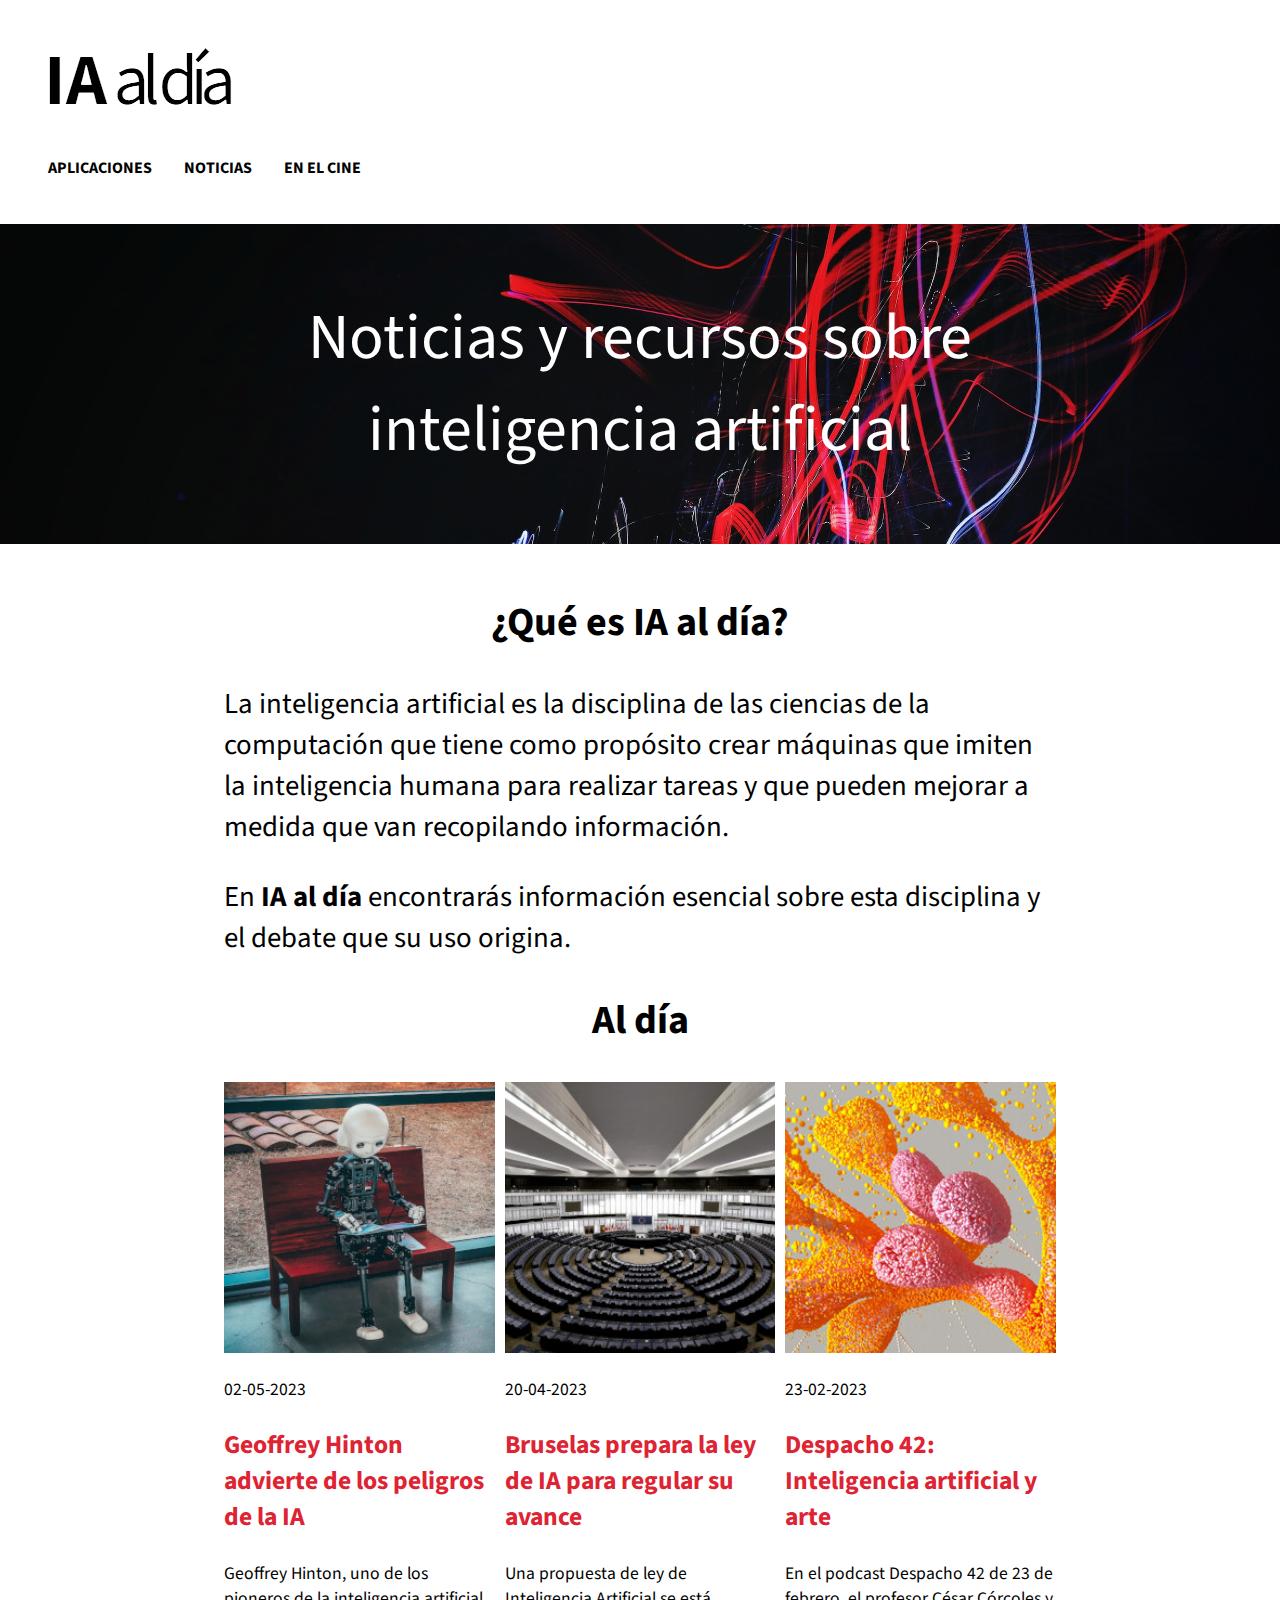
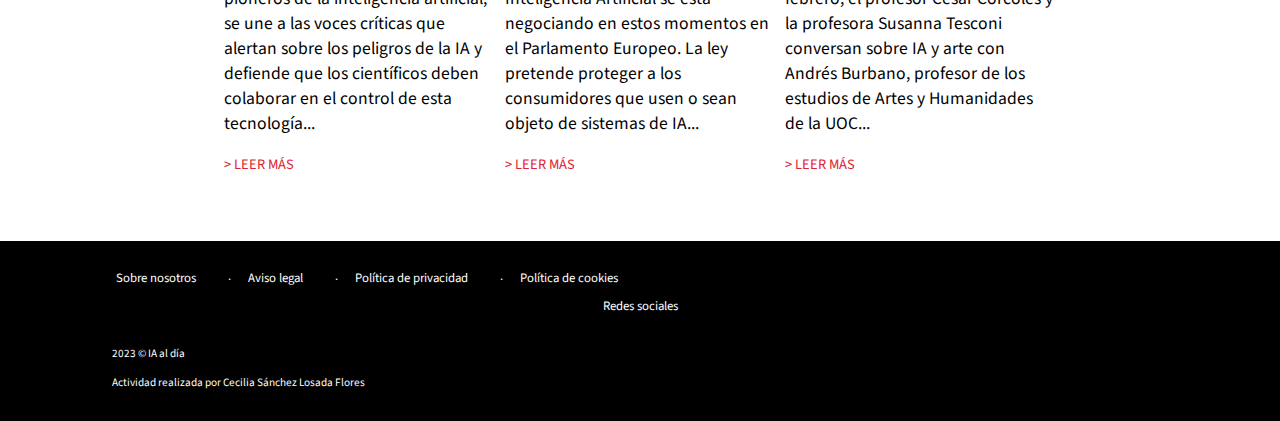
==== index.html @ 9f068027 "[Repo]: sync local changes" ====
<!DOCTYPE html>
<html lang="es">

<head>
  <meta charset="UTF-8">
  <meta name="viewport" content="width=device-width, initial-scale=1.0">
  <!--Style sheet-->
  <link rel="stylesheet" href="./css/style.css">
  <title>Inicio</title>
</head>
<header>
</header>

<!-- Menu Navigation Bar -->
<nav class="menu">
  <div>
    <a href="index.html"><img src="./img/logotipo-figma-sin-fondo.png" alt="logo-ai" id="logo"></a>
  </div>
  <div class="list-container">
    <ul class="unordered-list">
      <li><a href="./aplicaciones.html" class="active">Aplicaciones</a></li>
      <li><a href="#">Noticias</a></li>
      <li><a href="./en-el-cine.html">En el cine</a></li>
    </ul>
  </div>
</nav>
<main>
  <section id="banner">
    <h1 id="bannerText">Noticias y recursos sobre inteligencia artificial</h1>
  </section>
  <div class="container">
    <section>
      <h2>¿Qué es IA al día?</h2>
      <p class="presentation-text">
        La inteligencia artificial es la disciplina de las ciencias de la computación 
        que tiene como propósito crear máquinas que imiten la inteligencia 
        humana para realizar tareas y que pueden mejorar a medida que van 
        recopilando información.
      </p>
      <p class="presentation-text">      
        En <strong>IA al día</strong> encontrarás información esencial sobre esta disciplina y el 
        debate que su uso origina.
      </p>
    </section>
     <!-- AI News Section -->
    <section>
      <h2>Al día</h2>
      <div class="wrapper">
        <div class="news-columns">
          <img src="./img/n-geoffrey-hinton-thumbnail.jpg" alt="Robot con cuerpo de humano sentado en una silla" class="news-img">
          <p>02-05-2023</p>
          <h3 class="news-title">Geoffrey Hinton advierte de los peligros de la IA</h3>
          <p>
            Geoffrey Hinton, uno de los pioneros de la inteligencia artificial, se une a 
            las voces críticas que alertan sobre los peligros de la IA y defiende que 
            los científicos deben colaborar en el control de esta tecnología... 
          </p>
          <a href="" class="news-btn"> > Leer más</a>
        </div>
        <div class="news-columns">
          <img src="./img/n-ue-ia-thumbnail.jpg" alt="Parlamento Europeo" class="news-img">
          <p>20-04-2023</p>
          <h3 class="news-title">Bruselas prepara la ley de IA para regular su avance</h3>
          <p>
            Una propuesta de ley de Inteligencia Artificial se está negociando en 
            estos momentos en el Parlamento Europeo. La ley pretende proteger a 
            los consumidores que usen o sean objeto de sistemas de IA... 
          </p>
          <a href="#" class="news-btn"> > Leer más</a>
        </div>
        <div class="news-columns">
          <img src="./img/n-despacho42-250x250.jpg" alt="Coral de colores vivos" class="news-img">
          <p>23-02-2023</p>
          <h3 class="news-title">Despacho 42: Inteligencia artificial y arte </h3>
          <p>
            En el podcast Despacho 42 de 23 de febrero, el profesor César 
            Córcoles y la profesora Susanna Tesconi conversan sobre IA y arte con 
            Andrés Burbano, profesor de los estudios de Artes y Humanidades de la 
            UOC... 
          </p>
          <a href="despacho-42.html" class="news-btn"> > Leer más</a>
        </div>
      </div>
    </section>
  </div>
</main>
 <!-- Footer Section -->
 <footer>
  <div class="footer-container">
    <div>
      <ul class="footer-list">
        <li><a href="#">Sobre nosotros</a></li>
        <li class="bullets"><a href="#">Aviso legal</a></li>
        <li class="bullets"><a href="#">Política de privacidad</a></li>
        <li class="bullets"><a href="#">Política de cookies</a></li>
      </ul>
    </div>
    <div>Redes sociales</div>
    <div class="student-name">
      <p>2023 © IA al día</p>
      <p>Actividad realizada por Cecilia Sánchez Losada Flores</p>
    </div>
  </div>
</footer>

<body>

</body>

</html>
---- css/style.css ----
@import url('https://fonts.googleapis.com/css2?family=Source+Sans+3:ital,wght@0,400;0,700;1,400;1,700&display=swap');

/* apply your custom font to anything you like */
html {
  font-family: 'Source Sans 3', sans-serif;
}

* {
  /* To use the alternative box model for all of your elements */
  box-sizing: border-box;
}

body {
  min-height: 100vh;
  /* max-width: 95vw; */
  display: grid;
  grid-gap: 1em;
  margin: 0; /* This solves footer margin issue */
  grid: 'header' auto 'nav' auto 'main' 1fr 'footer' auto / 1fr;
}

@media (min-width: 1240px) {
  .container {
    width: 65vw;
    margin-left: auto;
    margin-right: auto;
    margin-bottom: 70px;
    margin-top: 50px;
    margin-bottom: 50px;
  }
}

@media (max-width: 767px){
  .container {
    width: 100vw;
    padding: 24px 14px;
    margin: 24px 0;
  }
}

@media (min-width: 768px) and (max-width: 1239px){
  .container {
    width: 100vw;
    padding: 24px 62px;
    margin: 24px 0;
  }
}

header {
  grid-area: header;
}

nav {
  grid-area: nav;
}

main {
  grid-area: main;
}

footer {
  grid-area: footer;
}


/* Main structure */

/* Navigaction Bar */

.menu {
  /* max-height: 445px; */
  min-height: 192px;
}

@media (max-width: 1239px) {
  .menu {
    justify-self: center;
  }
}
.unordered-list {
  padding: 0px;
  text-transform: uppercase;
  list-style-type: none;
}

@media (min-width: 1240px) {
  .unordered-list {
    display: flex;
  }
}

@media (max-width: 1239px) {
  .unordered-list{
    text-align: center;
  }
}

.list-container {
  margin: 0 2rem;
}

.unordered-list > li {
  margin: 0 1rem;
  list-style: none;
}

.unordered-list > li > a {
  color: black;
  text-decoration: none;
  font-weight: bold;
}

.unordered-list > li > a:active{
  color: rgb(222,35,51);
}

.unordered-list > li > a.on { 
  color: rgb(222,35,51)
}

.unordered-list > li > a:hover {
  color: rgba(0,0,0,0.5);
}

/* Main content */

h2 {
  font-size: 2.5em;
  text-align: center;
}

#banner {
  display: flex;
  justify-content: center;
  height: 20rem;
  background-image: url('../img/bg-hero-home.jpg');
  background-size: cover;
}

#bannerText {
  color: white;
  text-align: center;
  align-self: center;
  font-weight: normal;
}

@media (min-width: 1240px) {
  #bannerText {
    font-size: 4em;
    margin: 10rem;
  }
}

@media (max-width: 767px) {
  #banner {
    background-image: url('../img/bg-hero-home-m.jpg');
    background-size: cover;
  }; 

  #bannerText {
    font-size: 1.5em;
    margin: 4rem;
  }
}

@media (min-width: 768px) and (max-width: 1239px) {
  #bannerText {
    font-size: 2.8em;
    margin: 6rem;
  }
}

.presentation-text {
  font-size: 1.8em;
}

@media (min-width: 768px) and (max-width: 1239px) {
  .presentation-text {
    font-size: 1.3em;
  }
}

@media (max-width: 767px) {
  .presentation-text {
    font-size: 1.1em;
  }
}

.wrapper {
  display: grid;
  grid-template-columns: repeat(3, 1fr);
  grid-gap: 10px;
  grid-auto-rows: minmax(100px, auto);
}

.news-columns {
  grid-column: 0.8;
}


@media (max-width: 767px) {
  .wrapper {
    grid-template-columns: repeat(1, 1fr);
    margin: 0 24px;
  }
}

.news-img {
  width: 100%;
}

.news-title {
  color: rgb(222,35,51);
  font-size: 1.6em;
}

.news-title:hover, .news-btn:hover {
  color: rgb(0, 0, 0);
}

.news-btn {
  text-transform: uppercase;
  color: rgb(222,35,51);
  font-size: 0.9em;
  text-decoration: none;
}

p {
  font-size: 1.1em;
}


/* APPS PAGE */

.apps-wrapper {
  display: grid;
  grid-template-columns: repeat(3, 1fr);
  grid-gap: 32px;
  grid-auto-rows: minmax(100px, auto);
}

@media (max-width: 767px) {
  .apps-wrapper {
    grid-template-columns: repeat(1, 1fr);
  }
}

@media (min-width: 768px) and (max-width: 1024px) {
  .apps-wrapper {
    grid-template-columns: repeat(2, 1fr);
  }
}

.apps-columns {
  background-color: rgb(244, 246, 247);
  padding: 24px;
}


/* Footer */

footer {
  background-color: #000;
  color: white;
  font-size: 0.8em;
  text-align: center;
}

.footer-list{
  list-style-type: none;
  padding: 0;
}

@media (min-width: 1240px) {

  .footer-container {
    margin: 28px 5rem;
  }
  
  .footer-list {
    margin: 0;
    padding: 0;
    display: flex;
  }

  .footer-list > li {
    margin: 0 1rem;
    color: #fff;
    position: relative;
    padding-left: 20px;
    margin-bottom: 10px
  }

  .footer-list > li.bullets:before {
    position: absolute;
    top: 0;
    left: 0;
    font-family: FontAwesome;
    content: "\2e";
    color: #fff;
  }

  .student-name {
    text-align: left;
  }
}

.footer-list > li > a {
  color: white;
  text-decoration: none;
}

.footer-list > li > a:hover {
  color: rgb(222,35,51);
  text-decoration: none;
}

.student-name {
  color: #fff;
  margin: 30px 2rem;
  font-size: 0.8em;
}
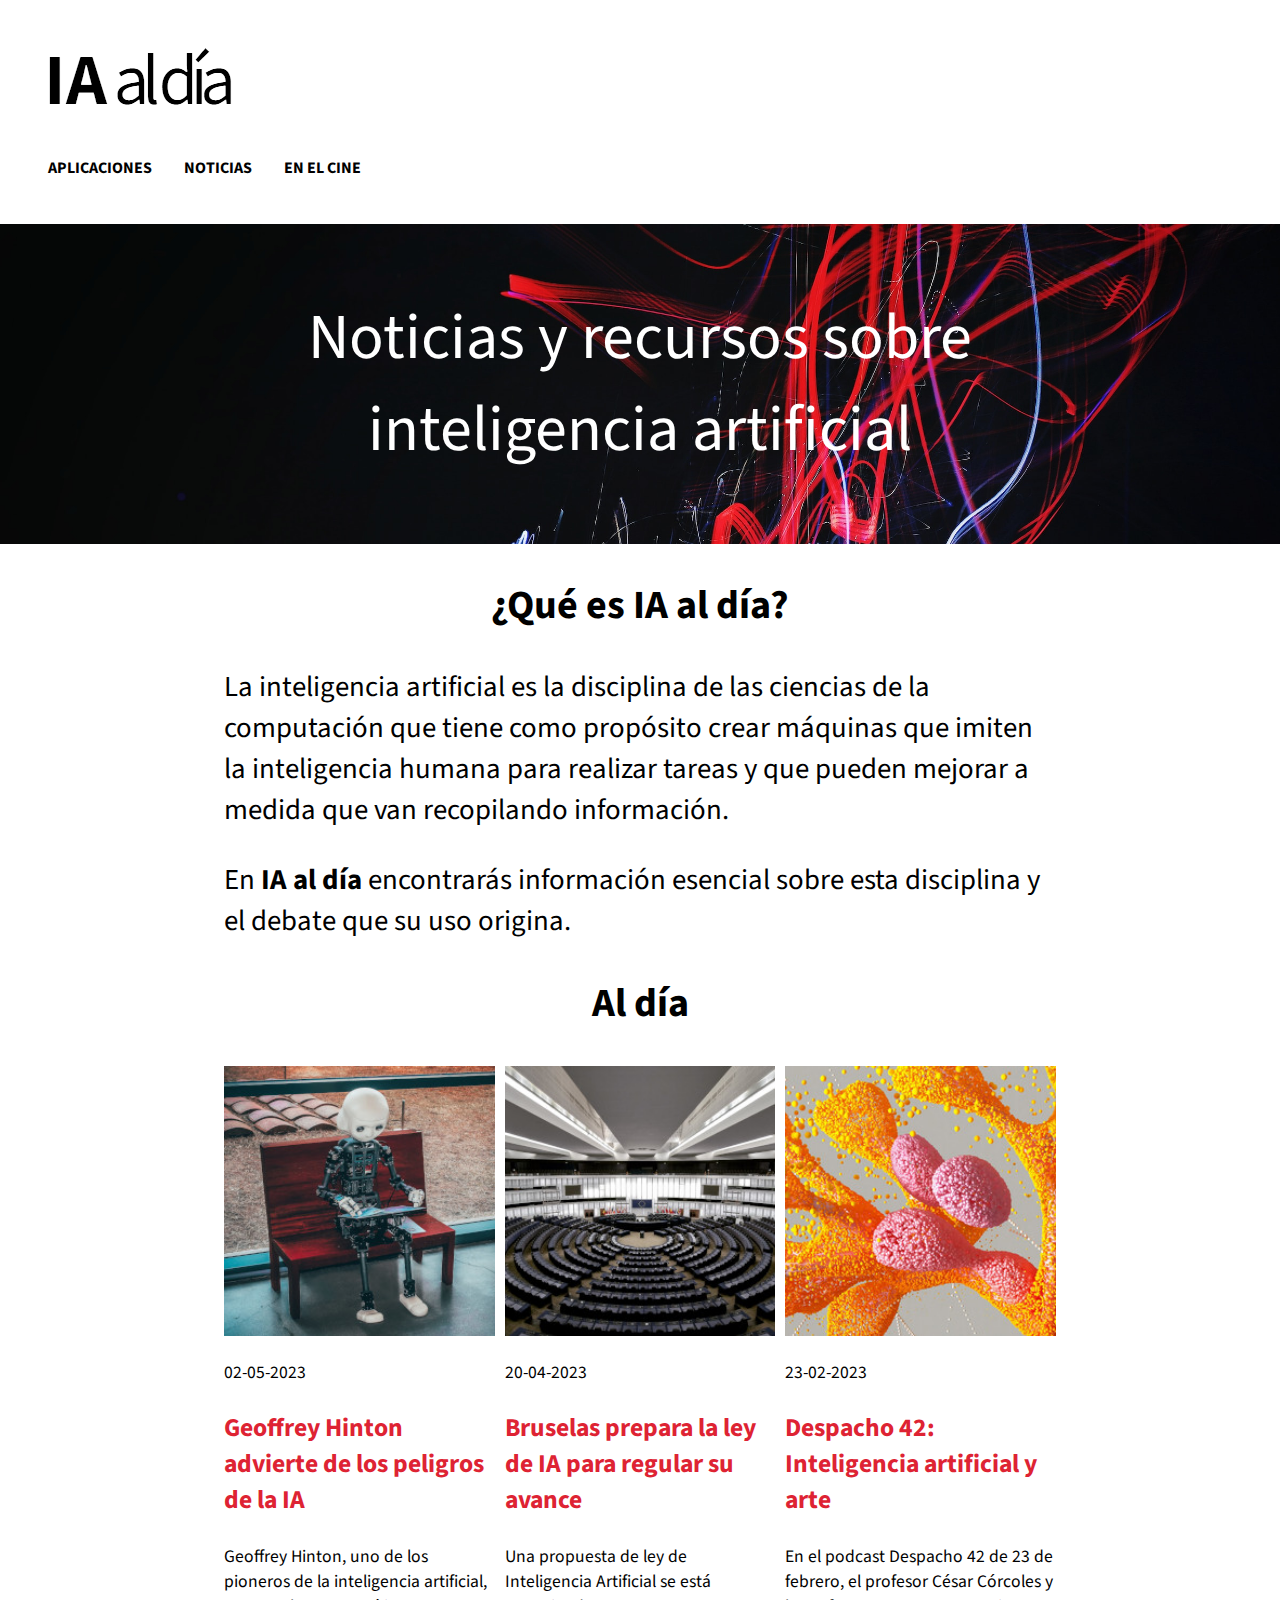
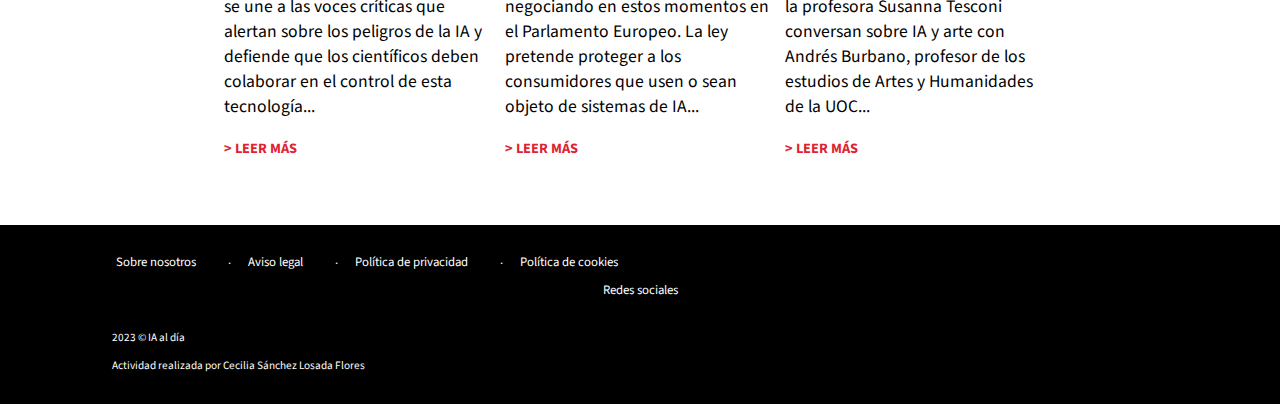
==== commit f1a3b4b6: "[Fix]: body tag!" ====
--- a/index.html
+++ b/index.html
@@ -8,103 +8,99 @@
   <link rel="stylesheet" href="./css/style.css">
   <title>Inicio</title>
 </head>
-<header>
-</header>
-
-<!-- Menu Navigation Bar -->
-<nav class="menu">
-  <div>
-    <a href="index.html"><img src="./img/logotipo-figma-sin-fondo.png" alt="logo-ai" id="logo"></a>
-  </div>
-  <div class="list-container">
-    <ul class="unordered-list">
-      <li><a href="./aplicaciones.html" class="active">Aplicaciones</a></li>
-      <li><a href="#">Noticias</a></li>
-      <li><a href="./en-el-cine.html">En el cine</a></li>
-    </ul>
-  </div>
-</nav>
-<main>
-  <section id="banner">
-    <h1 id="bannerText">Noticias y recursos sobre inteligencia artificial</h1>
-  </section>
-  <div class="container">
-    <section>
-      <h2>¿Qué es IA al día?</h2>
-      <p class="presentation-text">
-        La inteligencia artificial es la disciplina de las ciencias de la computación 
-        que tiene como propósito crear máquinas que imiten la inteligencia 
-        humana para realizar tareas y que pueden mejorar a medida que van 
-        recopilando información.
-      </p>
-      <p class="presentation-text">      
-        En <strong>IA al día</strong> encontrarás información esencial sobre esta disciplina y el 
-        debate que su uso origina.
-      </p>
+<body>
+  <header>
+  </header>
+  <!-- Menu Navigation Bar -->
+  <nav class="menu">
+    <div>
+      <a href="index.html"><img src="./img/logotipo-figma-sin-fondo.png" alt="logo-ai" id="logo"></a>
+    </div>
+    <div class="list-container">
+      <ul class="unordered-list">
+        <li><a href="./aplicaciones.html" class="active">Aplicaciones</a></li>
+        <li><a href="#">Noticias</a></li>
+        <li><a href="./en-el-cine.html">En el cine</a></li>
+      </ul>
+    </div>
+  </nav>
+  <main>
+    <section id="banner">
+      <h1 id="bannerText">Noticias y recursos sobre inteligencia artificial</h1>
     </section>
-     <!-- AI News Section -->
-    <section>
-      <h2>Al día</h2>
-      <div class="wrapper">
-        <div class="news-columns">
-          <img src="./img/n-geoffrey-hinton-thumbnail.jpg" alt="Robot con cuerpo de humano sentado en una silla" class="news-img">
-          <p>02-05-2023</p>
-          <h3 class="news-title">Geoffrey Hinton advierte de los peligros de la IA</h3>
-          <p>
-            Geoffrey Hinton, uno de los pioneros de la inteligencia artificial, se une a 
-            las voces críticas que alertan sobre los peligros de la IA y defiende que 
-            los científicos deben colaborar en el control de esta tecnología... 
-          </p>
-          <a href="" class="news-btn"> > Leer más</a>
+    <div class="container">
+      <section>
+        <h2>¿Qué es IA al día?</h2>
+        <p class="presentation-text">
+          La inteligencia artificial es la disciplina de las ciencias de la computación 
+          que tiene como propósito crear máquinas que imiten la inteligencia 
+          humana para realizar tareas y que pueden mejorar a medida que van 
+          recopilando información.
+        </p>
+        <p class="presentation-text">      
+          En <strong>IA al día</strong> encontrarás información esencial sobre esta disciplina y el 
+          debate que su uso origina.
+        </p>
+      </section>
+       <!-- AI News Section -->
+      <section>
+        <h2>Al día</h2>
+        <div class="wrapper">
+          <div class="news-columns">
+            <img src="./img/n-geoffrey-hinton-thumbnail.jpg" alt="Robot con cuerpo de humano sentado en una silla" class="news-img">
+            <p>02-05-2023</p>
+            <h3 class="news-title">Geoffrey Hinton advierte de los peligros de la IA</h3>
+            <p>
+              Geoffrey Hinton, uno de los pioneros de la inteligencia artificial, se une a 
+              las voces críticas que alertan sobre los peligros de la IA y defiende que 
+              los científicos deben colaborar en el control de esta tecnología... 
+            </p>
+            <a href="" class="news-btn"> > Leer más</a>
+          </div>
+          <div class="news-columns">
+            <img src="./img/n-ue-ia-thumbnail.jpg" alt="Parlamento Europeo" class="news-img">
+            <p>20-04-2023</p>
+            <h3 class="news-title">Bruselas prepara la ley de IA para regular su avance</h3>
+            <p>
+              Una propuesta de ley de Inteligencia Artificial se está negociando en 
+              estos momentos en el Parlamento Europeo. La ley pretende proteger a 
+              los consumidores que usen o sean objeto de sistemas de IA... 
+            </p>
+            <a href="#" class="news-btn"> > Leer más</a>
+          </div>
+          <div class="news-columns">
+            <img src="./img/n-despacho42-250x250.jpg" alt="Coral de colores vivos" class="news-img">
+            <p>23-02-2023</p>
+            <h3 class="news-title">Despacho 42: Inteligencia artificial y arte </h3>
+            <p>
+              En el podcast Despacho 42 de 23 de febrero, el profesor César 
+              Córcoles y la profesora Susanna Tesconi conversan sobre IA y arte con 
+              Andrés Burbano, profesor de los estudios de Artes y Humanidades de la 
+              UOC... 
+            </p>
+            <a href="despacho-42.html" class="news-btn"> > Leer más</a>
+          </div>
         </div>
-        <div class="news-columns">
-          <img src="./img/n-ue-ia-thumbnail.jpg" alt="Parlamento Europeo" class="news-img">
-          <p>20-04-2023</p>
-          <h3 class="news-title">Bruselas prepara la ley de IA para regular su avance</h3>
-          <p>
-            Una propuesta de ley de Inteligencia Artificial se está negociando en 
-            estos momentos en el Parlamento Europeo. La ley pretende proteger a 
-            los consumidores que usen o sean objeto de sistemas de IA... 
-          </p>
-          <a href="#" class="news-btn"> > Leer más</a>
+      </section>
+    </div>
+  </main>
+   <!-- Footer Section -->
+    <footer>
+      <div class="footer-container">
+        <div>
+          <ul class="footer-list">
+            <li><a href="#">Sobre nosotros</a></li>
+            <li class="bullets"><a href="#">Aviso legal</a></li>
+            <li class="bullets"><a href="#">Política de privacidad</a></li>
+            <li class="bullets"><a href="#">Política de cookies</a></li>
+          </ul>
         </div>
-        <div class="news-columns">
-          <img src="./img/n-despacho42-250x250.jpg" alt="Coral de colores vivos" class="news-img">
-          <p>23-02-2023</p>
-          <h3 class="news-title">Despacho 42: Inteligencia artificial y arte </h3>
-          <p>
-            En el podcast Despacho 42 de 23 de febrero, el profesor César 
-            Córcoles y la profesora Susanna Tesconi conversan sobre IA y arte con 
-            Andrés Burbano, profesor de los estudios de Artes y Humanidades de la 
-            UOC... 
-          </p>
-          <a href="despacho-42.html" class="news-btn"> > Leer más</a>
+        <div>Redes sociales</div>
+        <div class="student-name">
+          <p>2023 © IA al día</p>
+          <p>Actividad realizada por Cecilia Sánchez Losada Flores</p>
         </div>
       </div>
-    </section>
-  </div>
-</main>
- <!-- Footer Section -->
- <footer>
-  <div class="footer-container">
-    <div>
-      <ul class="footer-list">
-        <li><a href="#">Sobre nosotros</a></li>
-        <li class="bullets"><a href="#">Aviso legal</a></li>
-        <li class="bullets"><a href="#">Política de privacidad</a></li>
-        <li class="bullets"><a href="#">Política de cookies</a></li>
-      </ul>
-    </div>
-    <div>Redes sociales</div>
-    <div class="student-name">
-      <p>2023 © IA al día</p>
-      <p>Actividad realizada por Cecilia Sánchez Losada Flores</p>
-    </div>
-  </div>
-</footer>
-
-<body>
-
+    </footer>
 </body>
-
 </html>--- a/css/style.css
+++ b/css/style.css
@@ -25,7 +25,7 @@
     margin-left: auto;
     margin-right: auto;
     margin-bottom: 70px;
-    margin-top: 50px;
+    /* margin-top: 50px; */
     margin-bottom: 50px;
   }
 }
@@ -127,6 +127,13 @@
 h2 {
   font-size: 2.5em;
   text-align: center;
+}
+
+@media (max-width: 767px) {
+  h2 {
+    font-size: 1.8em;
+    text-align: center;
+  }
 }
 
 #banner {
@@ -214,7 +221,7 @@
   font-size: 1.6em;
 }
 
-.news-title:hover, .news-btn:hover {
+.news-title:hover, .news-btn:hover, .text-highlight:hover {
   color: rgb(0, 0, 0);
 }
 
@@ -223,6 +230,7 @@
   color: rgb(222,35,51);
   font-size: 0.9em;
   text-decoration: none;
+  font-weight: bold;
 }
 
 p {
@@ -256,6 +264,40 @@
   padding: 24px;
 }
 
+.text-highlight {
+  color:  rgb(222,35,51);
+  text-decoration: none;
+}
+
+/* Films page */
+
+.video-wrapper {
+  display: grid;
+  grid-template-columns: repeat(2, 1fr);
+  grid-gap: 32px;
+  grid-auto-rows: minmax(27rem, auto);
+}
+
+@media (max-width: 1023px) {
+  .video-wrapper {
+    grid-template-columns: repeat(1, 1fr);
+  }
+}
+
+.video {
+  margin: 0;
+  height: 20rem;
+}
+
+iframe {
+  display: block; /* Avoid space between figura & figcaption */
+}
+
+figcaption {
+  background-color: rgb(244, 246, 247);
+  font-size: 0.8em;
+  padding: 24px 16px;
+}
 
 /* Footer */
 
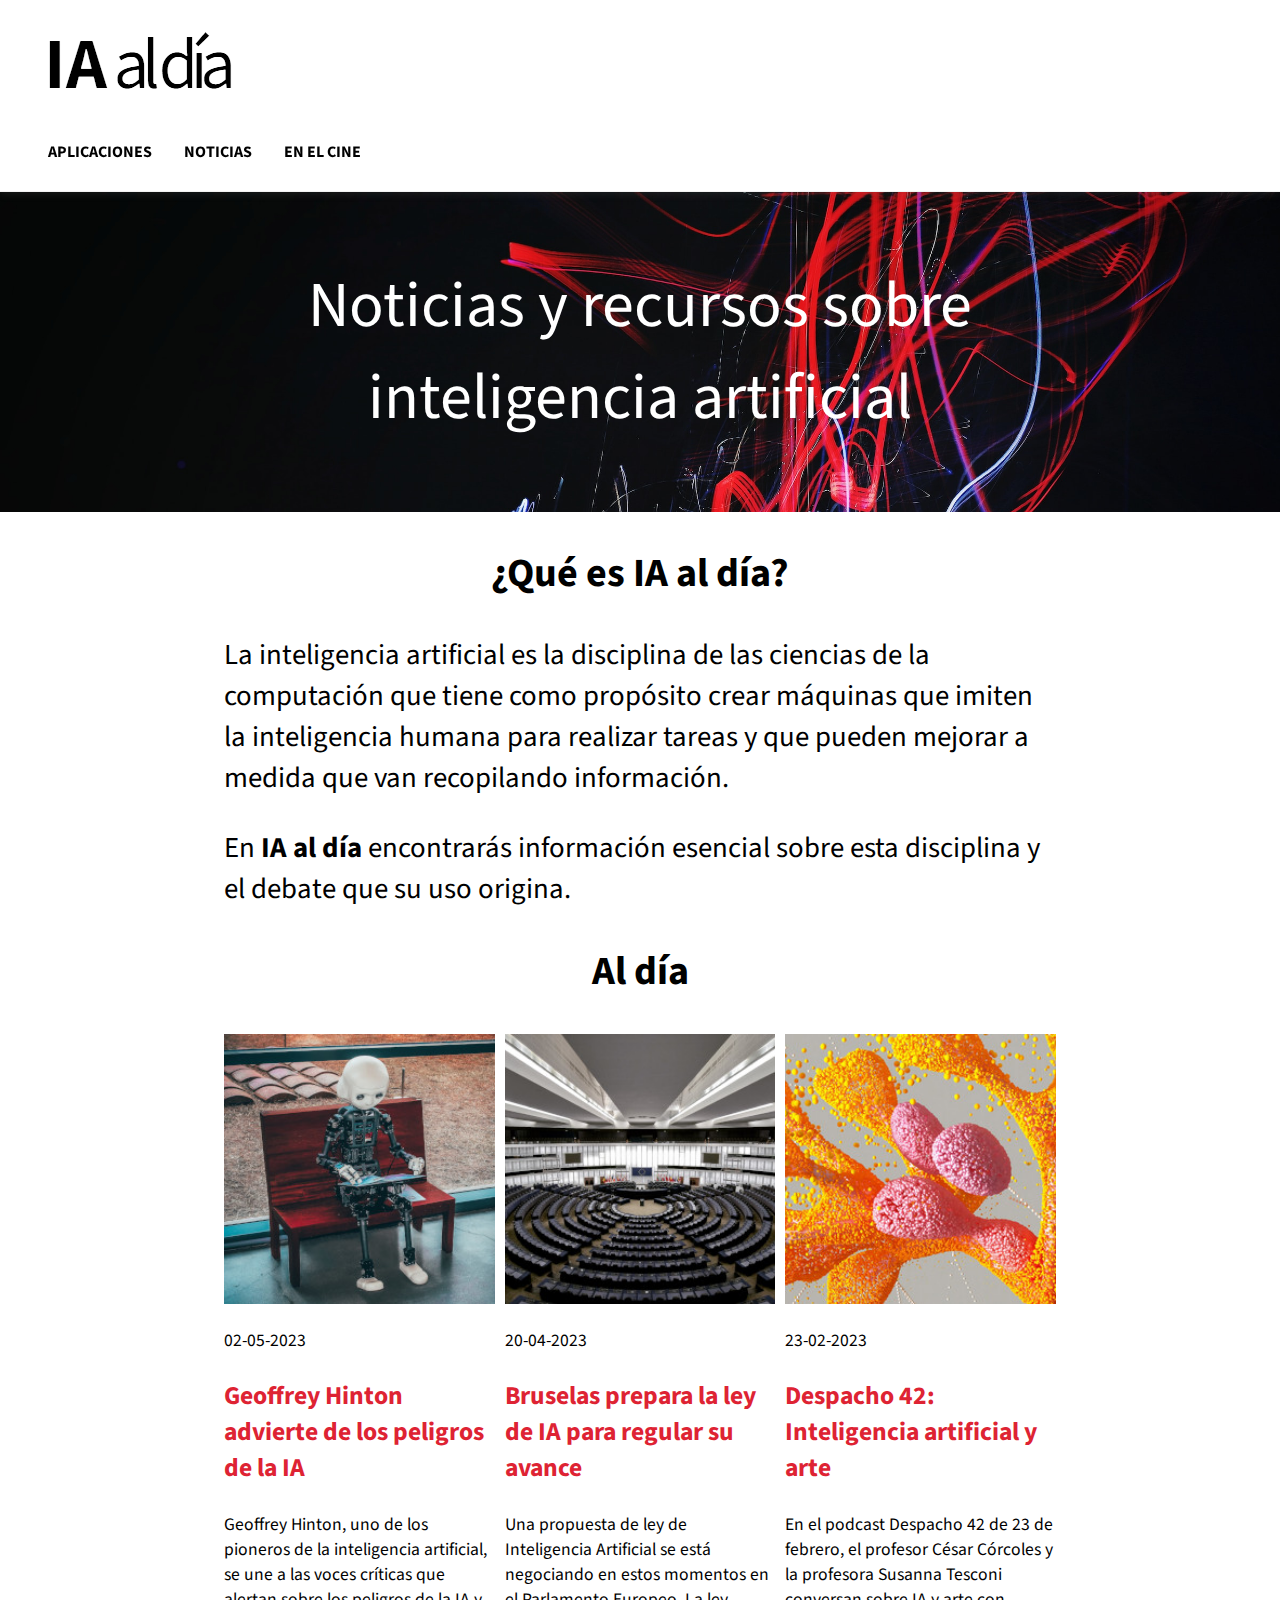
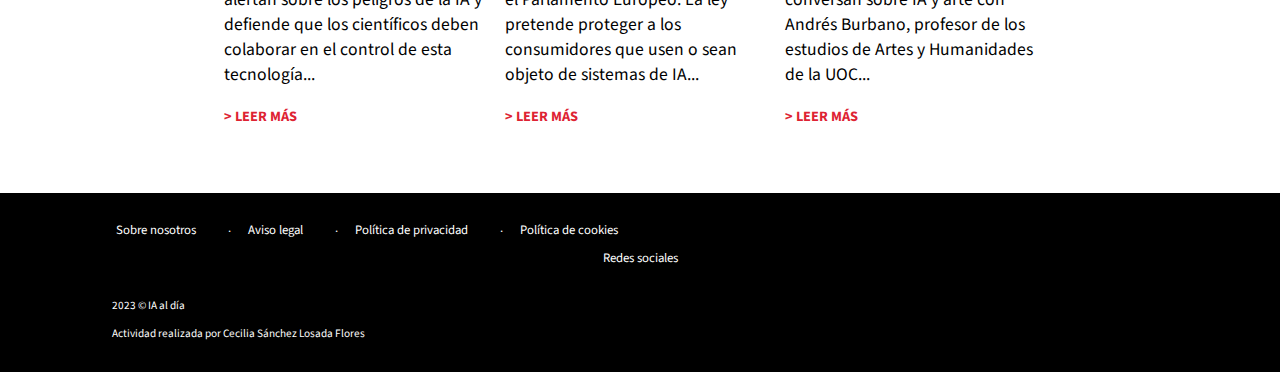
==== commit 735d49f6: "[Fix]: sticky header & shadow" ====
--- a/index.html
+++ b/index.html
@@ -10,20 +10,20 @@
 </head>
 <body>
   <header>
+    <nav class="menu">
+      <div class="logo">
+        <a href="index.html"><img src="./img/logotipo-figma-sin-fondo.png" alt="logo-ai" id="logo"></a>
+      </div>
+      <div class="list-container">
+        <ul class="unordered-list">
+          <li><a href="./aplicaciones.html" class="active">Aplicaciones</a></li>
+          <li><a href="#">Noticias</a></li>
+          <li><a href="./en-el-cine.html">En el cine</a></li>
+        </ul>
+      </div>
+    </nav>
   </header>
   <!-- Menu Navigation Bar -->
-  <nav class="menu">
-    <div>
-      <a href="index.html"><img src="./img/logotipo-figma-sin-fondo.png" alt="logo-ai" id="logo"></a>
-    </div>
-    <div class="list-container">
-      <ul class="unordered-list">
-        <li><a href="./aplicaciones.html" class="active">Aplicaciones</a></li>
-        <li><a href="#">Noticias</a></li>
-        <li><a href="./en-el-cine.html">En el cine</a></li>
-      </ul>
-    </div>
-  </nav>
   <main>
     <section id="banner">
       <h1 id="bannerText">Noticias y recursos sobre inteligencia artificial</h1>
--- a/css/style.css
+++ b/css/style.css
@@ -3,6 +3,10 @@
 /* apply your custom font to anything you like */
 html {
   font-family: 'Source Sans 3', sans-serif;
+}
+
+html[lang="es"] q {
+  quotes: "«" "»";
 }
 
 * {
@@ -19,8 +23,32 @@
   grid: 'header' auto 'nav' auto 'main' 1fr 'footer' auto / 1fr;
 }
 
+h1 {
+  font-size: 2em;
+}
+
+h2 {
+  font-size: 2.5em;
+  text-align: center;
+}
+
+@media (max-width: 767px) {
+  h2 {
+    font-size: 1.8em;
+    text-align: center;
+  }
+}
+
+h3 {
+  font-size: 1.5em;
+}
+
+p {
+  font-size: 1.1em;
+}
+
 @media (min-width: 1240px) {
-  .container {
+  .container, .container-films {
     width: 65vw;
     margin-left: auto;
     margin-right: auto;
@@ -46,6 +74,26 @@
   }
 }
 
+@media (min-width: 768px) and (max-width: 1239px){
+  .container-films {
+    width: 100vw;
+    padding: 24px 14px;
+    padding: 24px 62px;
+    margin: 0;
+    margin-top: 12rem;
+  }
+}
+
+@media (max-width: 768px){
+  .container-films {
+    width: 100vw;
+    padding: 24px 14px;
+    margin: 0;
+    margin-top: 12rem;
+  }
+}
+
+
 header {
   grid-area: header;
 }
@@ -65,18 +113,31 @@
 
 /* Main structure */
 
+main {
+  padding-top: 10rem;
+}
 /* Navigaction Bar */
 
 .menu {
   /* max-height: 445px; */
   min-height: 192px;
+  position: fixed;
+  background-color: white;
+  width: 100%;
+  border-bottom: solid 1px rgba(242, 242, 242, 1);
+  box-shadow: rgba(99, 99, 99, 0.2) 0px 2px 8px 0px;
 }
 
 @media (max-width: 1239px) {
-  .menu {
+  /* .menu {
     justify-self: center;
-  }
-}
+  } */
+  .logo {
+    display: flex;
+    justify-content: center;
+  }
+}
+
 .unordered-list {
   padding: 0px;
   text-transform: uppercase;
@@ -95,7 +156,7 @@
   }
 }
 
-.list-container {
+.list-container, .breadcrumb {
   margin: 0 2rem;
 }
 
@@ -110,31 +171,15 @@
   font-weight: bold;
 }
 
-.unordered-list > li > a:active{
+.unordered-list > li > a:active, .unordered-list > li > a.on {
   color: rgb(222,35,51);
 }
 
-.unordered-list > li > a.on { 
-  color: rgb(222,35,51)
-}
-
-.unordered-list > li > a:hover {
+.unordered-list > li > a:hover, .breadcrumb li a:hover {
   color: rgba(0,0,0,0.5);
 }
 
 /* Main content */
-
-h2 {
-  font-size: 2.5em;
-  text-align: center;
-}
-
-@media (max-width: 767px) {
-  h2 {
-    font-size: 1.8em;
-    text-align: center;
-  }
-}
 
 #banner {
   display: flex;
@@ -221,7 +266,8 @@
   font-size: 1.6em;
 }
 
-.news-title:hover, .news-btn:hover, .text-highlight:hover {
+.news-title:hover, .news-btn:hover, .text-highlight:hover, 
+.anchor:hover, .article-reference:hover, a.links:hover, a.privacy:hover {
   color: rgb(0, 0, 0);
 }
 
@@ -233,11 +279,6 @@
   font-weight: bold;
 }
 
-p {
-  font-size: 1.1em;
-}
-
-
 /* APPS PAGE */
 
 .apps-wrapper {
@@ -264,8 +305,9 @@
   padding: 24px;
 }
 
-.text-highlight {
-  color:  rgb(222,35,51);
+.text-highlight, .article-reference, .footer-list > li > a:hover, 
+.anchor, .breadcrumb li a.on, a.links, a.privacy {
+  color: rgb(222,35,51);
   text-decoration: none;
 }
 
@@ -293,10 +335,180 @@
   display: block; /* Avoid space between figura & figcaption */
 }
 
-figcaption {
+.figcaption {
   background-color: rgb(244, 246, 247);
   font-size: 0.8em;
   padding: 24px 16px;
+}
+
+/* Despacho 42 Page*/
+
+.nav-list {
+  margin: 0 0.5rem;
+}
+
+.breadcrumb {
+    padding: 0 .5rem;
+    padding-top: 4rem;
+}
+
+.breadcrumb ul {
+    display: flex;
+    flex-wrap: wrap;
+    list-style: none;
+    margin: 0;
+    padding: 0;
+}
+    
+.breadcrumb li:not(:last-child)::after {
+    display: inline-block;
+    margin: 0 0.5rem;
+    content: ">";
+}
+
+.breadcrumb li a {
+  color: #000;
+  text-decoration: none;
+}
+
+.blog-wrapper {
+  display: grid;
+  grid-template-columns: 1fr 25rem;
+  grid-gap: 4rem;
+}
+
+@media (max-width: 1024px) {
+  .blog-wrapper {
+    grid-template-columns: repeat(1, 1fr);
+  }
+}
+
+.blog-columns {
+  margin: 4rem 0;
+}
+
+@media (max-width: 1024px) {
+  .blog-columns {
+    margin: 0;
+  }
+}
+
+.article-title {
+  text-transform: uppercase;
+}
+
+.card {
+  display: flex;
+  border-bottom: rgba(0, 0, 0, 0.5) dotted;
+  padding: 1em 0;
+}
+
+.card-img-container {
+  align-self: center;
+}
+
+.card-img {
+  border-radius: 100%;
+  width: 60%;
+}
+
+.article-img {
+  width: 100%;
+}
+
+.article-img-figure {
+  margin: 0;
+}
+
+.figcaption2 {
+  margin: 1rem 0;
+}
+
+h2.subtitle {
+  font-size: 1.5em;
+  text-align: left;
+}
+
+.ordered-list {
+  font-size: 1.2em;
+  font-weight: bold;
+}
+
+.number {
+  margin-right: 4px;
+}
+
+.anchor, .article-reference {
+  font-weight: bold;
+  font-style: italic;
+}
+
+.despacho-container {
+  display: grid;
+  grid-template-columns: 10rem 1fr;
+  grid-gap: 1rem;
+  margin: 2rem 0;
+  background-color: rgb(244, 246, 247);
+  padding: 1.5rem;
+}
+
+@media (max-width: 767px) {
+  .despacho-container {
+    grid-template-columns: 1fr;
+  }
+}
+
+.logo-42 {
+  border-radius: 20%;
+  width: 80%;
+  align-self: stretch;
+}
+
+@media (max-width: 767px) {
+  .logo-42 {
+    width: 40%;
+  }
+}
+
+.img-container {
+  margin: 2rem 1rem;
+}
+
+ul.links-list { 
+  list-style-type: "> "; 
+  color: rgb(222,35,51);
+}
+
+.despacho-title, .form-title {
+  text-align: left;
+}
+
+.form-instructions {
+  font-size: 0.8em;
+}
+
+/* FORM */
+
+.form-input {
+  width: 100%;
+  height: auto;
+  background-color: rgb(244, 246, 247);
+  border: none;
+}
+
+input[type=text], input[type=email] {
+  height: 2.5rem;
+}
+
+button[type='submit'] {
+  background: rgb(222,35,51);
+  color: white;
+  border: none;
+  padding: 0.5rem;
+}
+
+input[type='checkbox']{
+  accent-color: rgb(222,35,51);
 }
 
 /* Footer */
@@ -352,10 +564,10 @@
   text-decoration: none;
 }
 
-.footer-list > li > a:hover {
+/* .footer-list > li > a:hover, .anchor, .breadcrumb li a.on {
   color: rgb(222,35,51);
   text-decoration: none;
-}
+} */
 
 .student-name {
   color: #fff;
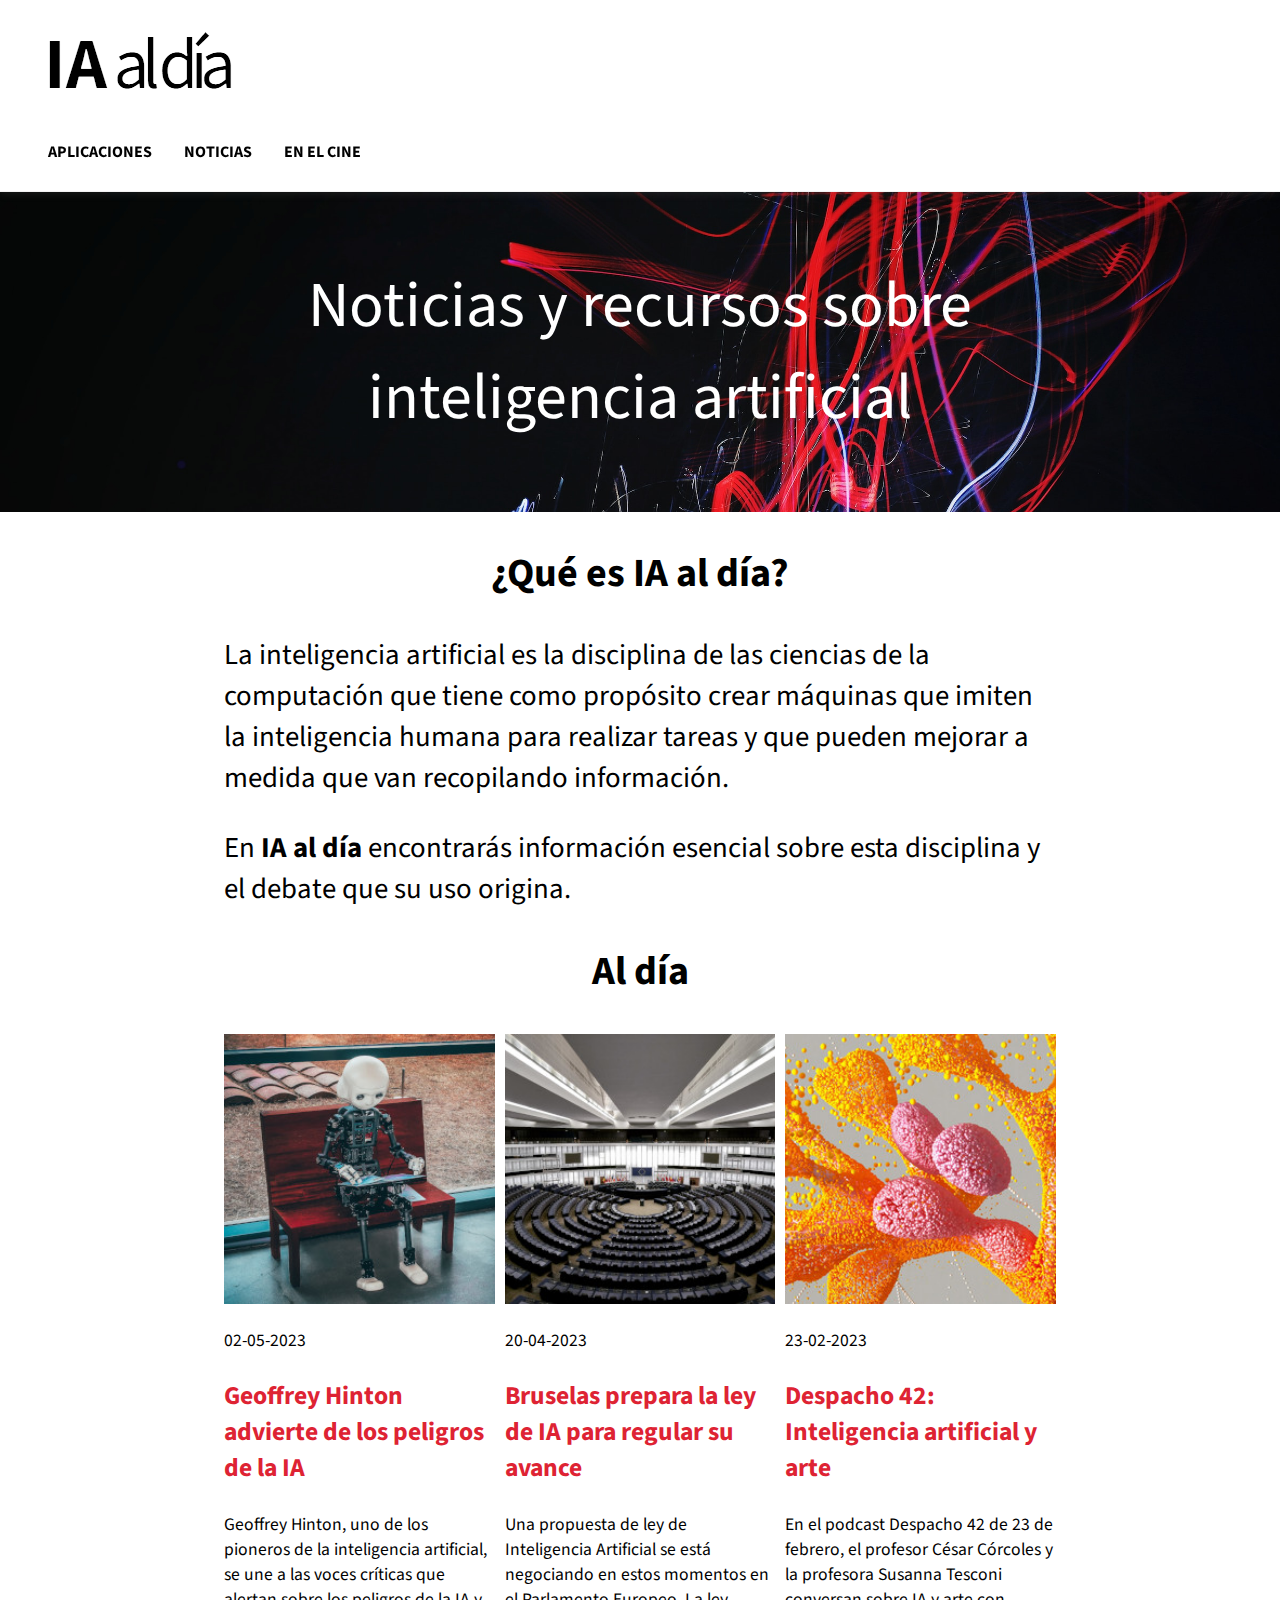
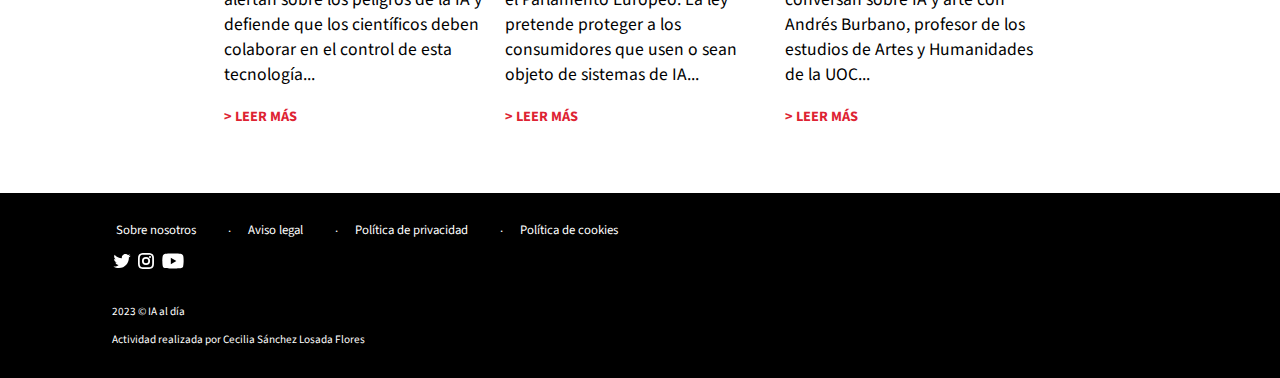
==== commit 91ce5daa: "[Fix]: social media icons" ====
--- a/index.html
+++ b/index.html
@@ -95,7 +95,17 @@
             <li class="bullets"><a href="#">Política de cookies</a></li>
           </ul>
         </div>
-        <div>Redes sociales</div>
+        <div class="social-media">
+          <svg xmlns="http://www.w3.org/2000/svg" width="24" height="24" fill="#fff">
+            <path d="M8.81829 19C15.3201 19 18.8763 13.6133 18.8763 8.94201C18.8763 8.78901 18.8763 8.6367 18.8659 8.48508C19.5578 7.98467 20.155 7.36507 20.6296 6.65529C19.9844 6.94116 19.3 7.12864 18.5992 7.21146C19.3372 6.76968 19.8895 6.07484 20.1533 5.25624C19.4594 5.668 18.7003 5.95819 17.9087 6.11428C17.3757 5.54755 16.6708 5.17227 15.903 5.04653C15.1353 4.92078 14.3475 5.05158 13.6616 5.41867C12.9757 5.78576 12.4298 6.36868 12.1086 7.07723C11.7873 7.78579 11.7086 8.58046 11.8845 9.33829C10.4791 9.26784 9.10416 8.90261 7.84904 8.26632C6.59393 7.63004 5.48665 6.73692 4.59909 5.64494C4.14704 6.42314 4.00859 7.34438 4.21192 8.22108C4.41525 9.09778 4.94507 9.86402 5.69352 10.3638C5.13096 10.3471 4.58067 10.1954 4.08909 9.92134C4.08909 9.93582 4.08909 9.95098 4.08909 9.96614C4.08931 10.7823 4.37184 11.5732 4.88874 12.2048C5.40564 12.8364 6.1251 13.2698 6.92509 13.4314C6.40467 13.5733 5.85863 13.5941 5.32894 13.492C5.55482 14.1944 5.9946 14.8087 6.58675 15.2488C7.1789 15.689 7.89382 15.933 8.63152 15.9469C7.37977 16.9307 5.83346 17.4647 4.2414 17.4631C3.96014 17.4626 3.67916 17.4455 3.3999 17.4121C5.01648 18.4495 6.89746 18.9998 8.81829 18.9972"></path>
+          </svg>   
+          <svg xmlns="http://www.w3.org/2000/svg" width="24" height="24" fill="#fff">
+            <path d="M16.01 9.063a1.063 1.063 0 1 1 0-2.125 1.063 1.063 0 0 1 0 2.125zm-3.992.643a2.31 2.31 0 0 0-2.312 2.31 2.31 2.31 0 0 0 2.312 2.31 2.31 2.31 0 0 0 2.313-2.31 2.31 2.31 0 0 0-2.31-2.31zm0-1.75a4.06 4.06 0 0 1 4.063 4.06 4.06 4.06 0 0 1-4.06 4.06 4.06 4.06 0 0 1-4.06-4.06 4.06 4.06 0 0 1 4.06-4.06zM8.782 5.8c-.607.027-1.012.108-1.387.254-.33.127-.56.277-.813.528a2.2 2.2 0 0 0-.528.813c-.146.375-.227.78-.255 1.387-.05.903-.05 1.22-.05 3.218s0 2.315.04 3.218c.02.607.11 1.012.25 1.387a2 2 0 0 0 .53.813c.25.25.48.4.81.528.37.146.78.227 1.39.255.9.05 1.22.05 3.21.05s2.31 0 3.22-.04c.6-.02 1.01-.11 1.38-.25a2 2 0 0 0 .813-.53 2.2 2.2 0 0 0 .526-.81c.15-.37.23-.78.257-1.39.04-.9.046-1.22.046-3.21s-.007-2.31-.048-3.22c-.03-.6-.11-1.01-.256-1.38a2.175 2.175 0 0 0-.53-.813 2.175 2.175 0 0 0-.815-.526c-.37-.15-.78-.23-1.382-.257-.902-.04-1.22-.046-3.216-.046s-2.314.007-3.218.048zm-.08-1.75c.854-.038 1.126-.047 3.298-.047s2.444.01 3.297.048c.852.04 1.433.18 1.942.38a3.92 3.92 0 0 1 1.41.93c.44.45.72.89.92 1.42.19.51.33 1.09.37 1.947.04.853.05 1.125.05 3.297s-.01 2.44-.05 3.295c-.04.85-.18 1.433-.37 1.94a3.92 3.92 0 0 1-.93 1.417 3.92 3.92 0 0 1-1.42.92c-.51.197-1.09.33-1.947.37-.853.04-1.125.05-3.297.05S9.54 20 8.69 19.96c-.85-.04-1.434-.173-1.94-.37a3.92 3.92 0 0 1-1.418-.923 3.92 3.92 0 0 1-.92-1.417c-.197-.51-.33-1.09-.37-1.943C4.01 14.447 4 14.175 4 12s.01-2.444.05-3.297c.037-.852.173-1.433.37-1.942a3.92 3.92 0 0 1 .923-1.41 3.92 3.92 0 0 1 1.417-.92c.51-.19 1.09-.33 1.94-.37z" fill-rule="evenodd"></path>
+          </svg>
+          <svg xmlns="http://www.w3.org/2000/svg" width="30" height="24" fill="#fff">
+            <path d="M25.1953 6.84194C24.9509 5.92016 24.2287 5.19435 23.313 4.94758C21.6533 4.5 14.9953 4.5 14.9953 4.5C14.9953 4.5 8.33719 4.5 6.67752 4.94758C5.76179 5.19435 5.03961 5.92016 4.79526 6.84194C4.3501 8.51371 4.3501 12 4.3501 12C4.3501 12 4.3501 15.4863 4.79526 17.1581C5.03961 18.0798 5.76179 18.8056 6.67752 19.0524C8.33719 19.5 14.9953 19.5 14.9953 19.5C14.9953 19.5 21.6533 19.5 23.313 19.0524C24.2287 18.8056 24.9509 18.0798 25.1953 17.1581C25.6404 15.4863 25.6404 12 25.6404 12C25.6404 12 25.6404 8.51371 25.1953 6.84194ZM12.8178 15.1657V8.83427L18.3824 12L12.8178 15.1657Z"></path>
+          </svg>
+        </div>
         <div class="student-name">
           <p>2023 © IA al día</p>
           <p>Actividad realizada por Cecilia Sánchez Losada Flores</p>
--- a/css/style.css
+++ b/css/style.css
@@ -93,7 +93,6 @@
   }
 }
 
-
 header {
   grid-area: header;
 }
@@ -569,6 +568,19 @@
   text-decoration: none;
 } */
 
+.social-media {
+  display: flex;
+  padding-left: 30px;
+}
+
+@media (max-width: 1239px){
+  .social-media {
+    justify-content: center;
+    padding-left: 0px;
+  }
+}
+
+
 .student-name {
   color: #fff;
   margin: 30px 2rem;
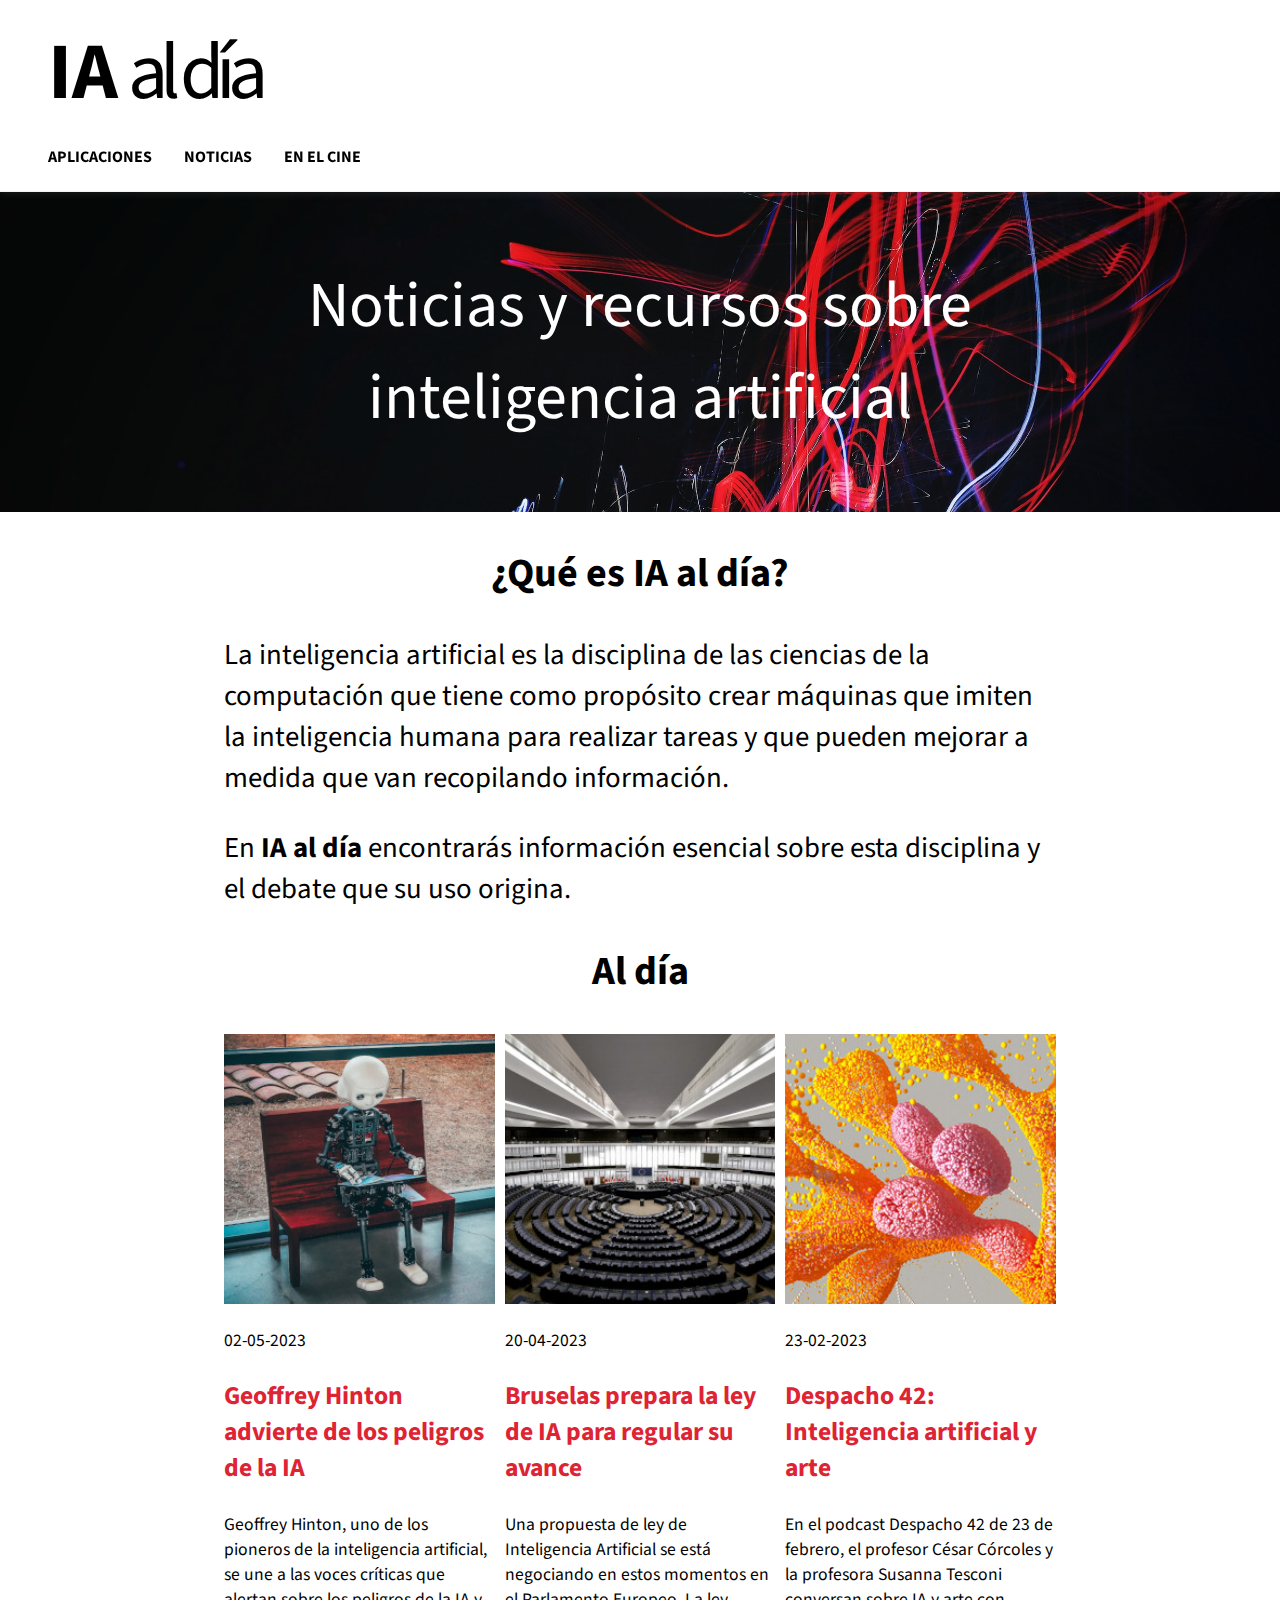
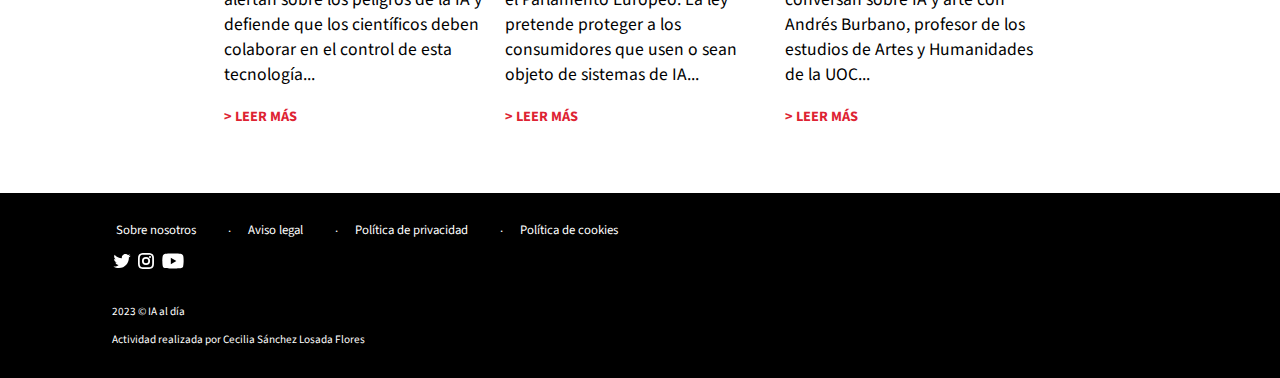
==== commit 8da0936a: "[Fix]: Main logo css" ====
--- a/index.html
+++ b/index.html
@@ -7,12 +7,13 @@
   <!--Style sheet-->
   <link rel="stylesheet" href="./css/style.css">
   <title>Inicio</title>
+  <link rel="icon" type="image/x-icon" href="./img/favicon.ico">
 </head>
 <body>
   <header>
     <nav class="menu">
       <div class="logo">
-        <a href="index.html"><img src="./img/logotipo-figma-sin-fondo.png" alt="logo-ai" id="logo"></a>
+        <h1 class="logo"><a href="index.html" class="logo-anchor">IA<span class="logo-AI">al día</span></a></h1>
       </div>
       <div class="list-container">
         <ul class="unordered-list">
--- a/css/style.css
+++ b/css/style.css
@@ -115,6 +115,24 @@
 main {
   padding-top: 10rem;
 }
+
+h1.logo {
+  margin: 1rem 3rem;
+  font-size: 5em;
+  margin-bottom: 0;
+}
+
+a.logo-anchor {
+  text-decoration: none;
+  color: black;
+}
+
+span.logo-AI {
+  font-weight: normal;
+  margin-left: 0.6rem;
+  letter-spacing: -8px;
+}
+
 /* Navigaction Bar */
 
 .menu {
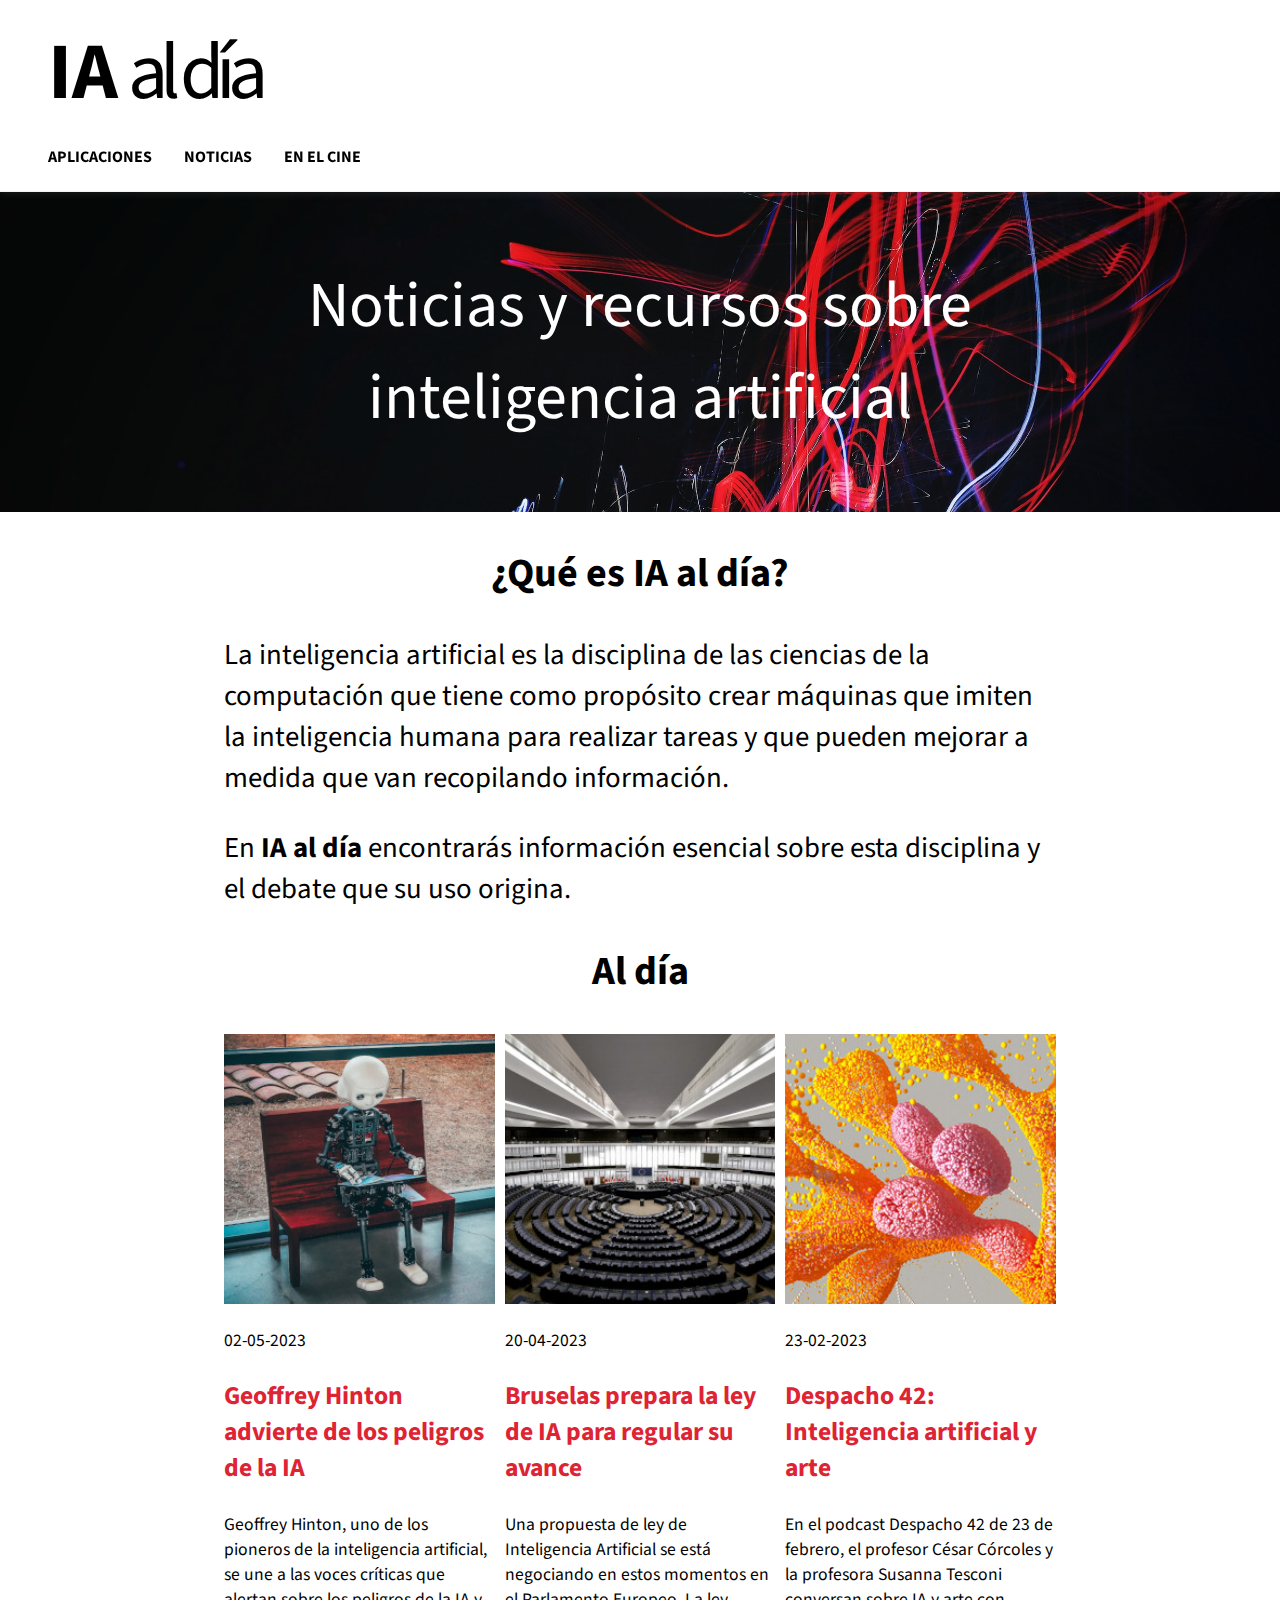
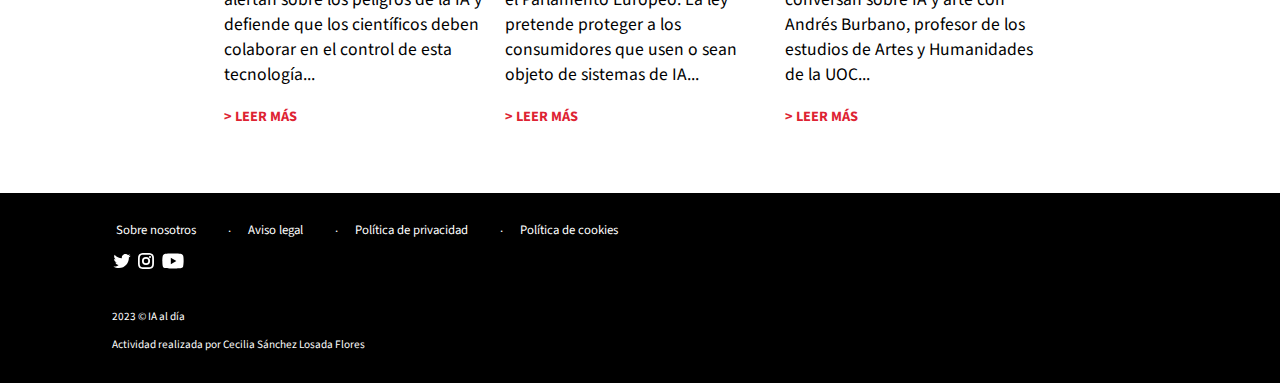
==== commit 3b9071ed: "[Fix]:  social media icons as anchor" ====
--- a/index.html
+++ b/index.html
@@ -97,15 +97,15 @@
           </ul>
         </div>
         <div class="social-media">
-          <svg xmlns="http://www.w3.org/2000/svg" width="24" height="24" fill="#fff">
+          <a href="#"><svg xmlns="http://www.w3.org/2000/svg" width="24" height="24" fill="#fff">
             <path d="M8.81829 19C15.3201 19 18.8763 13.6133 18.8763 8.94201C18.8763 8.78901 18.8763 8.6367 18.8659 8.48508C19.5578 7.98467 20.155 7.36507 20.6296 6.65529C19.9844 6.94116 19.3 7.12864 18.5992 7.21146C19.3372 6.76968 19.8895 6.07484 20.1533 5.25624C19.4594 5.668 18.7003 5.95819 17.9087 6.11428C17.3757 5.54755 16.6708 5.17227 15.903 5.04653C15.1353 4.92078 14.3475 5.05158 13.6616 5.41867C12.9757 5.78576 12.4298 6.36868 12.1086 7.07723C11.7873 7.78579 11.7086 8.58046 11.8845 9.33829C10.4791 9.26784 9.10416 8.90261 7.84904 8.26632C6.59393 7.63004 5.48665 6.73692 4.59909 5.64494C4.14704 6.42314 4.00859 7.34438 4.21192 8.22108C4.41525 9.09778 4.94507 9.86402 5.69352 10.3638C5.13096 10.3471 4.58067 10.1954 4.08909 9.92134C4.08909 9.93582 4.08909 9.95098 4.08909 9.96614C4.08931 10.7823 4.37184 11.5732 4.88874 12.2048C5.40564 12.8364 6.1251 13.2698 6.92509 13.4314C6.40467 13.5733 5.85863 13.5941 5.32894 13.492C5.55482 14.1944 5.9946 14.8087 6.58675 15.2488C7.1789 15.689 7.89382 15.933 8.63152 15.9469C7.37977 16.9307 5.83346 17.4647 4.2414 17.4631C3.96014 17.4626 3.67916 17.4455 3.3999 17.4121C5.01648 18.4495 6.89746 18.9998 8.81829 18.9972"></path>
-          </svg>   
-          <svg xmlns="http://www.w3.org/2000/svg" width="24" height="24" fill="#fff">
+          </svg></a>
+          <a href=""><svg xmlns="http://www.w3.org/2000/svg" width="24" height="24" fill="#fff">
             <path d="M16.01 9.063a1.063 1.063 0 1 1 0-2.125 1.063 1.063 0 0 1 0 2.125zm-3.992.643a2.31 2.31 0 0 0-2.312 2.31 2.31 2.31 0 0 0 2.312 2.31 2.31 2.31 0 0 0 2.313-2.31 2.31 2.31 0 0 0-2.31-2.31zm0-1.75a4.06 4.06 0 0 1 4.063 4.06 4.06 4.06 0 0 1-4.06 4.06 4.06 4.06 0 0 1-4.06-4.06 4.06 4.06 0 0 1 4.06-4.06zM8.782 5.8c-.607.027-1.012.108-1.387.254-.33.127-.56.277-.813.528a2.2 2.2 0 0 0-.528.813c-.146.375-.227.78-.255 1.387-.05.903-.05 1.22-.05 3.218s0 2.315.04 3.218c.02.607.11 1.012.25 1.387a2 2 0 0 0 .53.813c.25.25.48.4.81.528.37.146.78.227 1.39.255.9.05 1.22.05 3.21.05s2.31 0 3.22-.04c.6-.02 1.01-.11 1.38-.25a2 2 0 0 0 .813-.53 2.2 2.2 0 0 0 .526-.81c.15-.37.23-.78.257-1.39.04-.9.046-1.22.046-3.21s-.007-2.31-.048-3.22c-.03-.6-.11-1.01-.256-1.38a2.175 2.175 0 0 0-.53-.813 2.175 2.175 0 0 0-.815-.526c-.37-.15-.78-.23-1.382-.257-.902-.04-1.22-.046-3.216-.046s-2.314.007-3.218.048zm-.08-1.75c.854-.038 1.126-.047 3.298-.047s2.444.01 3.297.048c.852.04 1.433.18 1.942.38a3.92 3.92 0 0 1 1.41.93c.44.45.72.89.92 1.42.19.51.33 1.09.37 1.947.04.853.05 1.125.05 3.297s-.01 2.44-.05 3.295c-.04.85-.18 1.433-.37 1.94a3.92 3.92 0 0 1-.93 1.417 3.92 3.92 0 0 1-1.42.92c-.51.197-1.09.33-1.947.37-.853.04-1.125.05-3.297.05S9.54 20 8.69 19.96c-.85-.04-1.434-.173-1.94-.37a3.92 3.92 0 0 1-1.418-.923 3.92 3.92 0 0 1-.92-1.417c-.197-.51-.33-1.09-.37-1.943C4.01 14.447 4 14.175 4 12s.01-2.444.05-3.297c.037-.852.173-1.433.37-1.942a3.92 3.92 0 0 1 .923-1.41 3.92 3.92 0 0 1 1.417-.92c.51-.19 1.09-.33 1.94-.37z" fill-rule="evenodd"></path>
-          </svg>
-          <svg xmlns="http://www.w3.org/2000/svg" width="30" height="24" fill="#fff">
+          </svg></a>
+          <a href=""><svg xmlns="http://www.w3.org/2000/svg" width="30" height="24" fill="#fff">
             <path d="M25.1953 6.84194C24.9509 5.92016 24.2287 5.19435 23.313 4.94758C21.6533 4.5 14.9953 4.5 14.9953 4.5C14.9953 4.5 8.33719 4.5 6.67752 4.94758C5.76179 5.19435 5.03961 5.92016 4.79526 6.84194C4.3501 8.51371 4.3501 12 4.3501 12C4.3501 12 4.3501 15.4863 4.79526 17.1581C5.03961 18.0798 5.76179 18.8056 6.67752 19.0524C8.33719 19.5 14.9953 19.5 14.9953 19.5C14.9953 19.5 21.6533 19.5 23.313 19.0524C24.2287 18.8056 24.9509 18.0798 25.1953 17.1581C25.6404 15.4863 25.6404 12 25.6404 12C25.6404 12 25.6404 8.51371 25.1953 6.84194ZM12.8178 15.1657V8.83427L18.3824 12L12.8178 15.1657Z"></path>
-          </svg>
+          </svg></a>
         </div>
         <div class="student-name">
           <p>2023 © IA al día</p>
